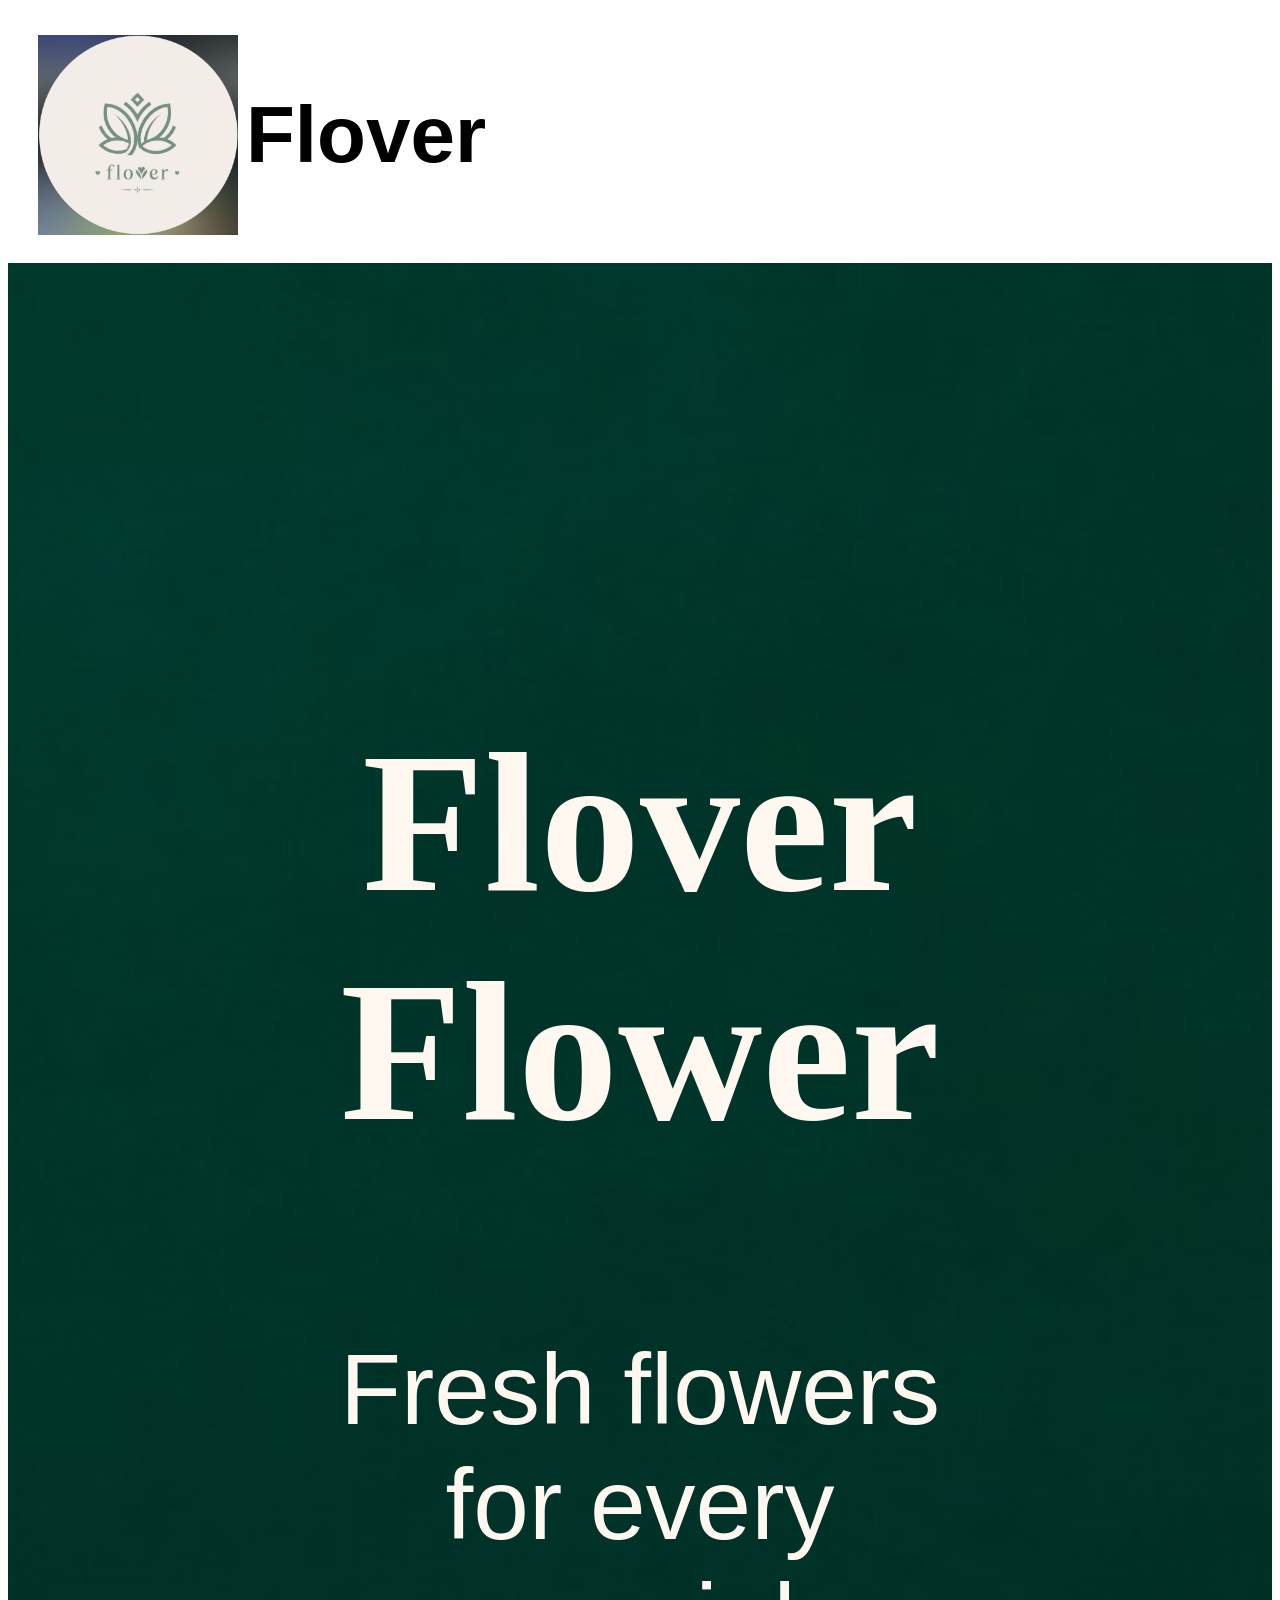
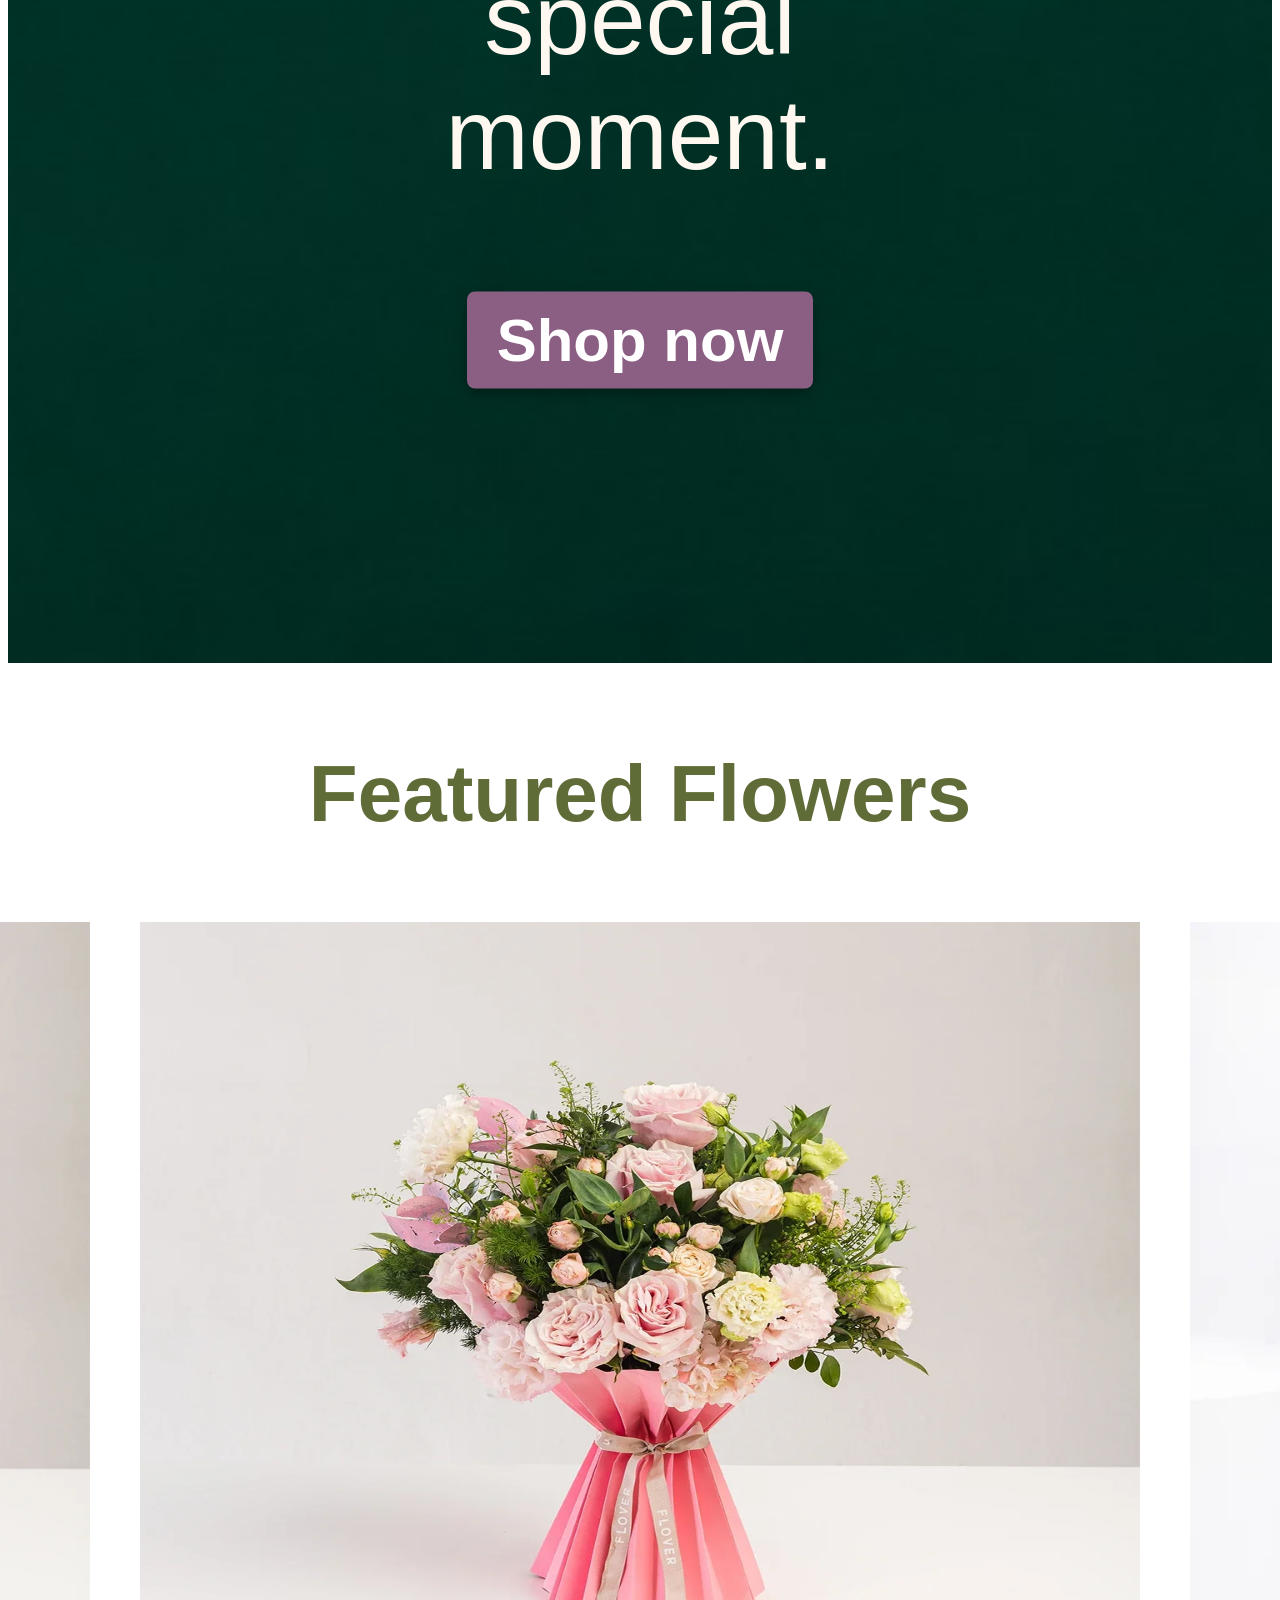
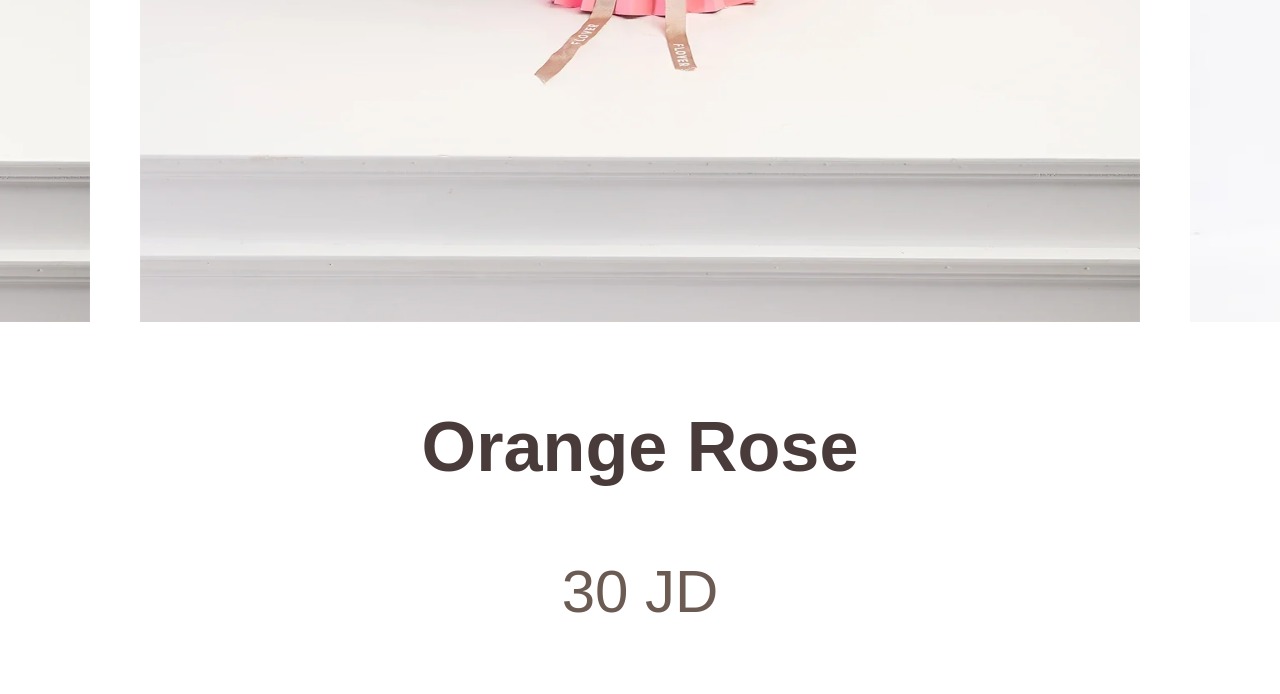
==== pages/website/index.html @ cb89802a "Update Flover home page" ====
<!DOCTYPE html> 
<html>
<head>
    <title>Flover flower</title>
    <link rel="stylesheet" href="../../css/website/style.css">
</head>


<body>
    <!--create a nav shortcut to navigation swap btween pages 
   then create a div " privecy box " to name store because when we need to control in css direct add name is div-->
    <nav>
        <div class="logo">
             <img src="../../images/WhatsApp Image 2026-08-14 at 15.22.26.jpeg" alt="Flover logo">
            <h1>Flover</h1>
        </div>
<!--add a class inside the unorderd list nav because when we need to control in css just write name the class--> 
    <ul class="nav-links">
        <li> <a href="index.html">Home</a> </li>
        <li><a href="product-details.html">Product</a></li>
        <li><a href="about.html">About</a></li>
        <li><a href="contact.html">Contact</a></li>
        <li><a href="checkout.html">checkout</a></li>
        <li><a href="cart.html">cart</a></li>
        <li><a href="confirmation.html">confirmation</a></li>
        
    </ul>
    </nav>
<!--  قسمنا الصفحة الى سيكشن ومجموعات  مشان نتحكم بالعناصر كل اشي لحال --> 
     <section class ="hero">
                
    
                <div class="hero-image">
                    <img src="../../images/WhatsApp Image 2026-08-14 at 23.56.38.jpeg" alt="Flowers">
                    <div class ="hero-content">
                 <h1>Flover Flower </h1>
                 <p>Fresh flowers for every special moment.</p>
                
                <a href="product-details.html">Shop now</a>

                </div>

                </div>

     </section>

     <section class="featured-Flower"> 
        <h2>Featured Flowers</h2> 
<div class="Group-Flower">
        <div class="flower-card">
            <img src="../../images/BlushCrushBouquet.gpg.webp" alt="Rose">
            <h3>Green Rose</h3>
            <p> 10 JD</p>
        </div>

         <div class="flower-card">
         <img src="../../images/flover-product-mazzo-di-fiori-ethereal-1.GPG.webp" alt="Rose">
          <h3>Lily</h3>
          <P>25  JD</P>
         </div>

         <div class="flower-card">
          <img src="../../images/flover-product-lovely-c-sugar-bloom-1.webp" alt="Rose">
           <h3>Orange Rose</h3>
           <P> 30 JD</P>
         </div>

         <div class="flower-card">
          <img src="../../images/bouquet-of-white-roses_1.webp" alt="Rose">
           <h3>Tulip</h3>
           <P> 35 JD</P>
         </div>
 

         <div class="flower-card">
          <img src="../../images/bq2547_1200.jpg" alt="Rose">
           <h3>Daisy</h3>
           <P>  40 JD</P>
         </div>


</div>
     </section>

</body>

</html>
---- css/website/style.css ----
.Group-Flower {
    display: flex;
    gap :50px;
    justify-content:center;
}

.flower-card img {
    width: 1000px;
    height: 1000px;
}

.featured-Flower h2 {
    text-align: center;
    padding: 15px 30px;
     font-size: 80px;
     color: #606C38;
}


 .nav-links {
    display: flex;
    gap: 100px;
    margin-left: 350px;
    
 }
 nav {
    display: flex;
    align-items:center;
    padding: 15px 30px;
    gap: 1000px;
 }

 .logo {
    display: flex;
    align-items: center;
    gap: 8px;
}

.logo  img{
   width: 200px;
    height: 200px;
    object-fit: contain;
    
}
  

.hero-image {
    position: relative;
    
}

.hero-content {
    position: absolute;
    left: 50%;
   top: 50%;
transform: translate(-50%, -50%);
text-align: center;
}

.hero-image img {
    width: 100%;
    height: 2000px;
     object-fit: cover;
    animation: flowerZoom 2s ease;
}

.nav-links a {
    font-size: 80px;
    text-decoration: none;
     font-weight: bold;
     cursor: pointer;

}

.logo h1{
     font-size: 80px;
}
.hero h1{
     font-size: 200px;
     text-align: center;
     font-family: Georgia;
     color: #FFF8F0;
}

.hero p{
     font-size: 100px;
     text-align: center;
     color: #FFF8F0;
}
.hero-content a{
     font-size: 150px;
    
}

.hero-content a {
    display: inline-block;
    padding: 14px 30px;
    background-color: #8B5E83;
    color: white;
    text-decoration: none;
    border-radius: 8px;
    font-size: 60px;
    font-weight: bold;
    box-shadow: 0 5px 12px rgba(0, 0, 0, 0.3);
    cursor: pointer;
}
body {
    font-family: Arial;
}

.featured-Flower {
     text-align: center;
     font-size: 60px;
} 

.featured-Flower image {
     text-align: center;
    

}
 .flower-card h3 {
    color: #4A3B3B;
}

.flower-card p {
    color: #6B5B53;
}
.nav-links a:hover {
    color: #606C38;
}
.flower-card {
    text-align: center;
    transition: 0.3s;
}


.flower-card:hover {
    transform: scale(1.05);
}

@keyframes flowerZoom {
    from {
        transform: scale(1.05);
    }

    to {
        transform: scale(1);
    }
}

.hero-content a:hover {
    transform: translateY(-3px);
}
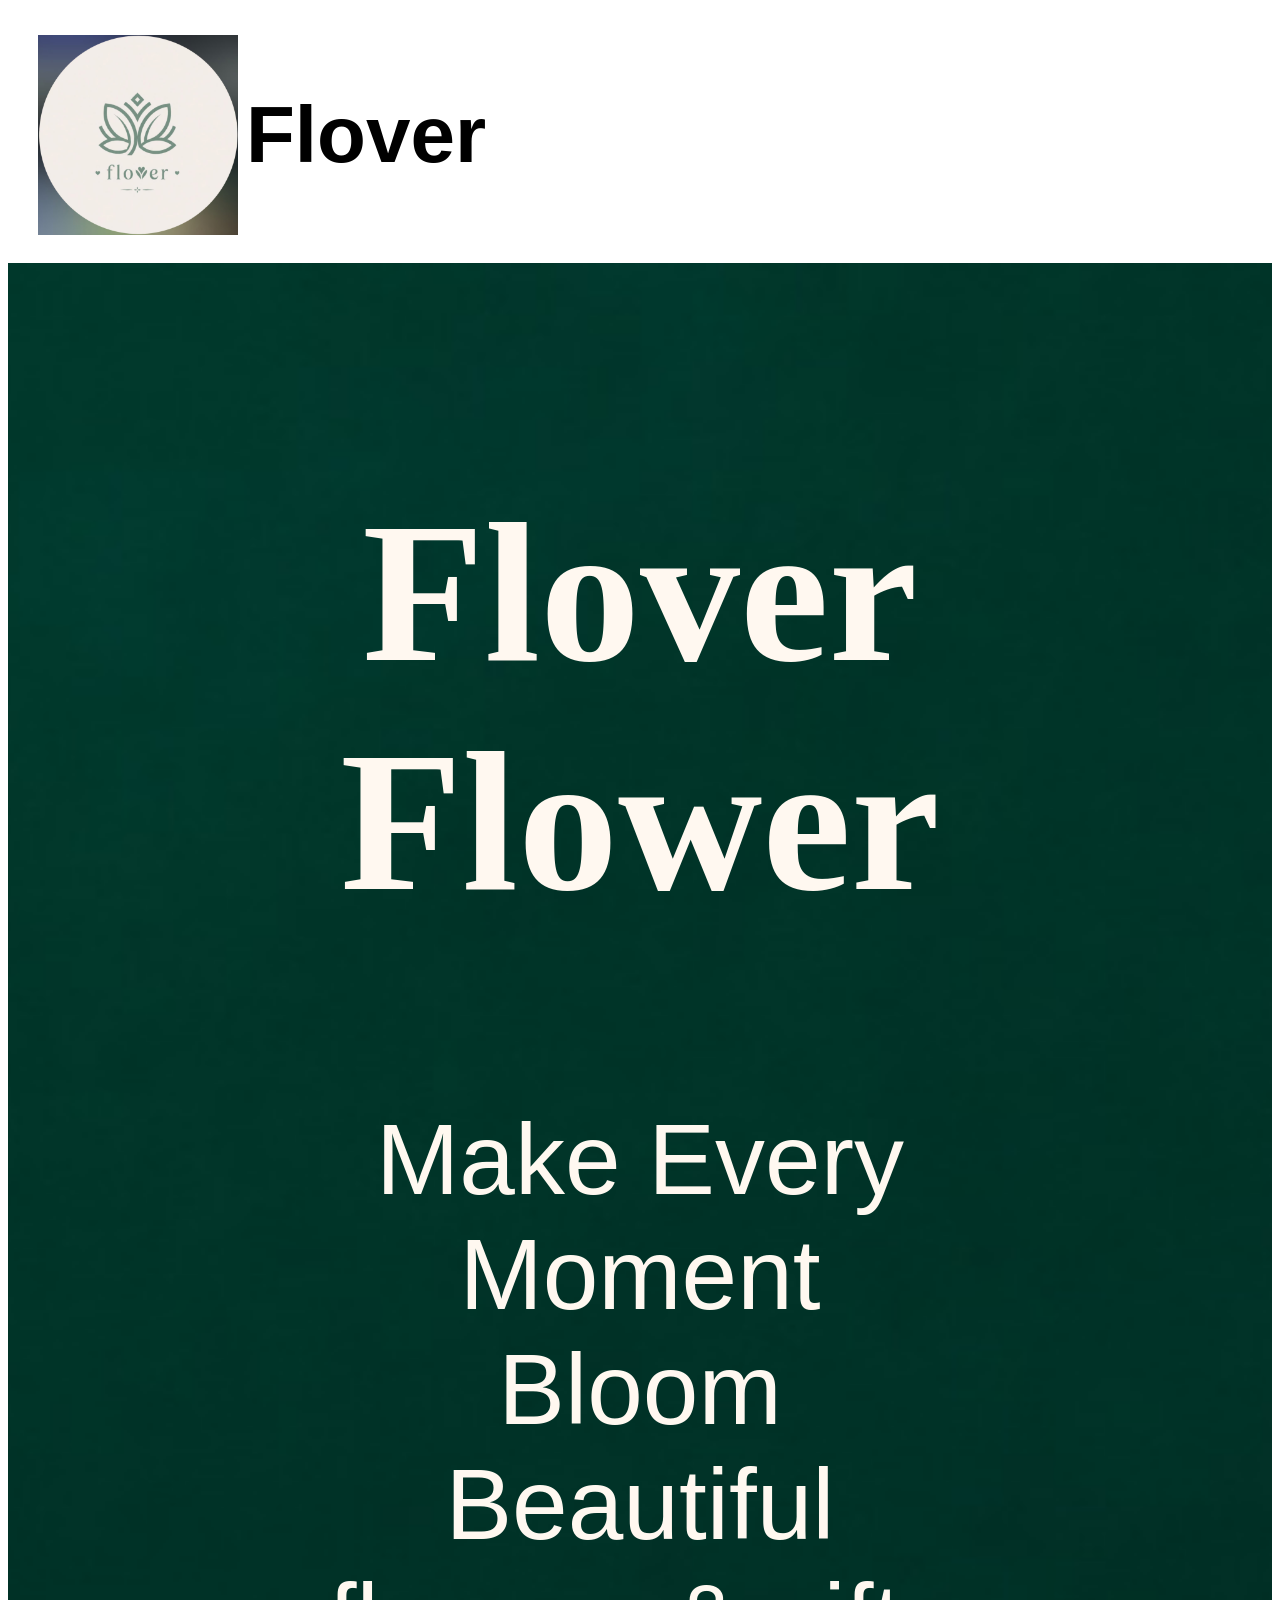
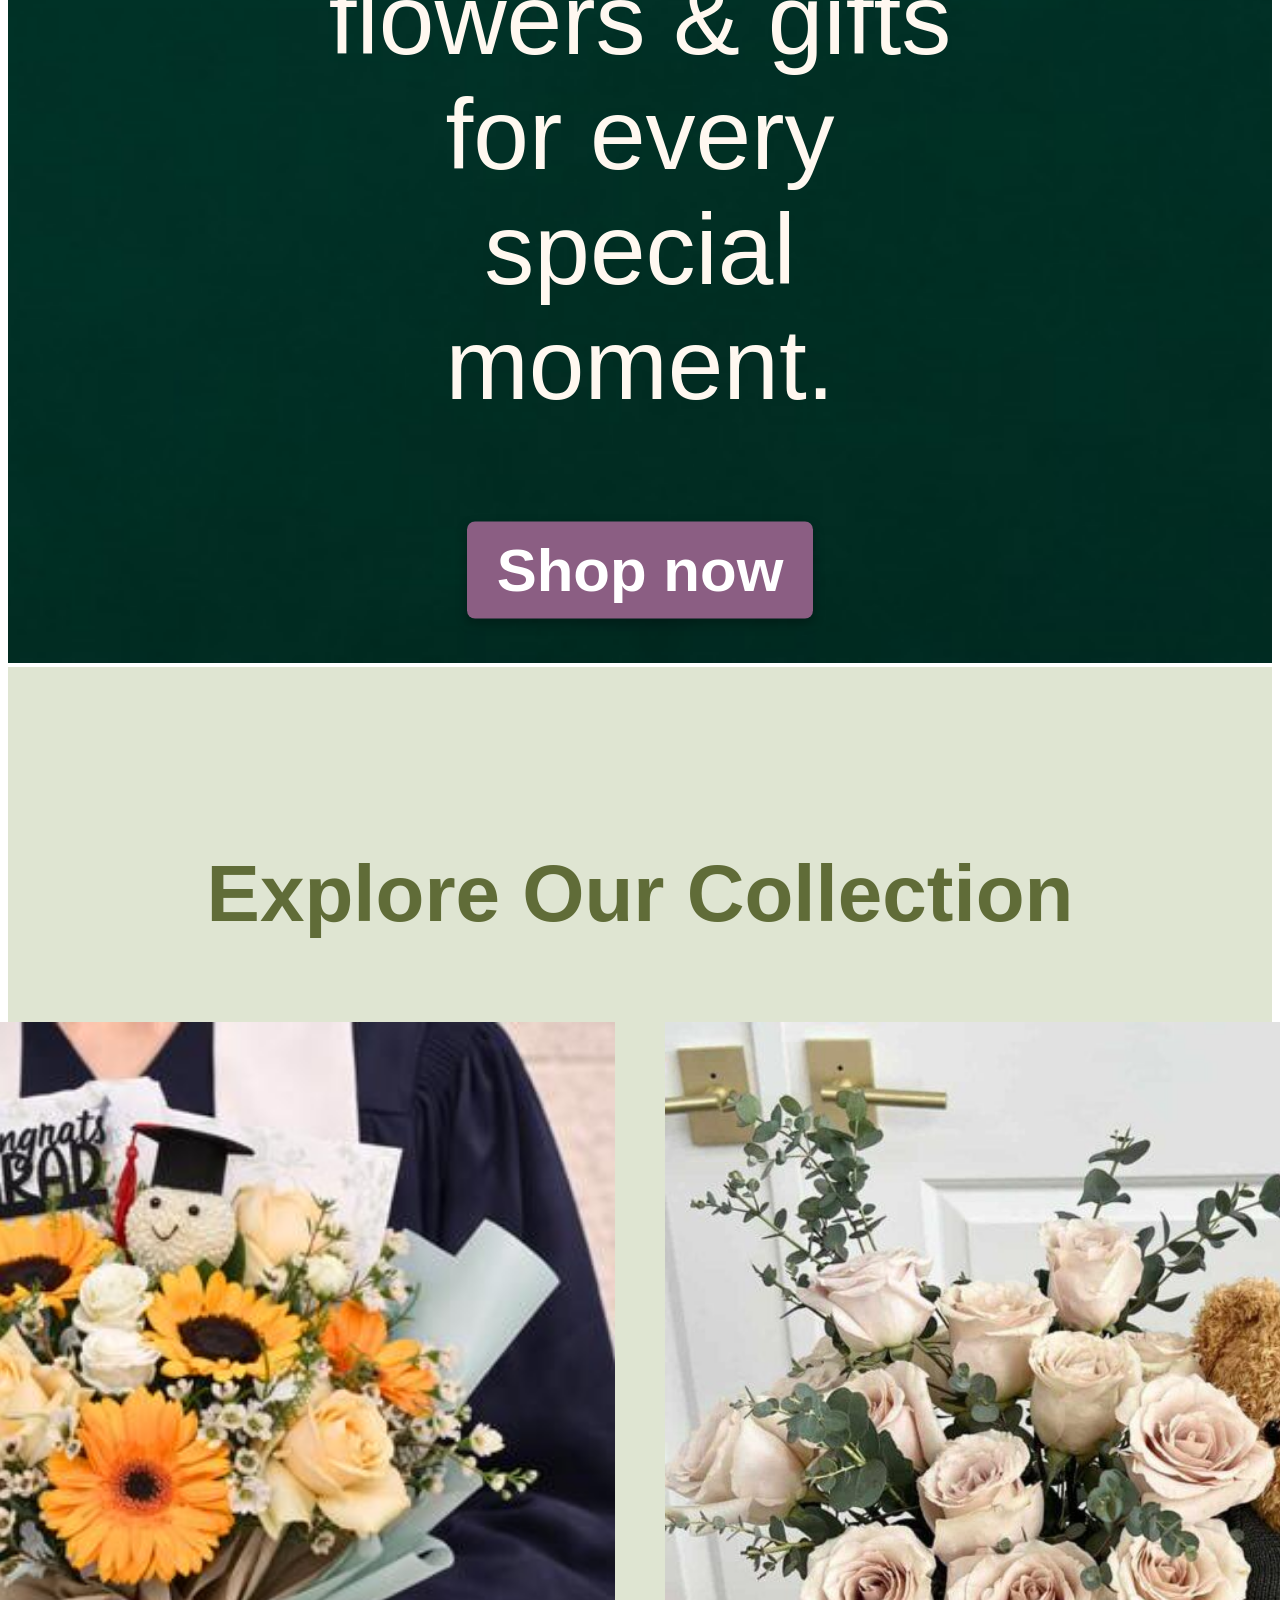
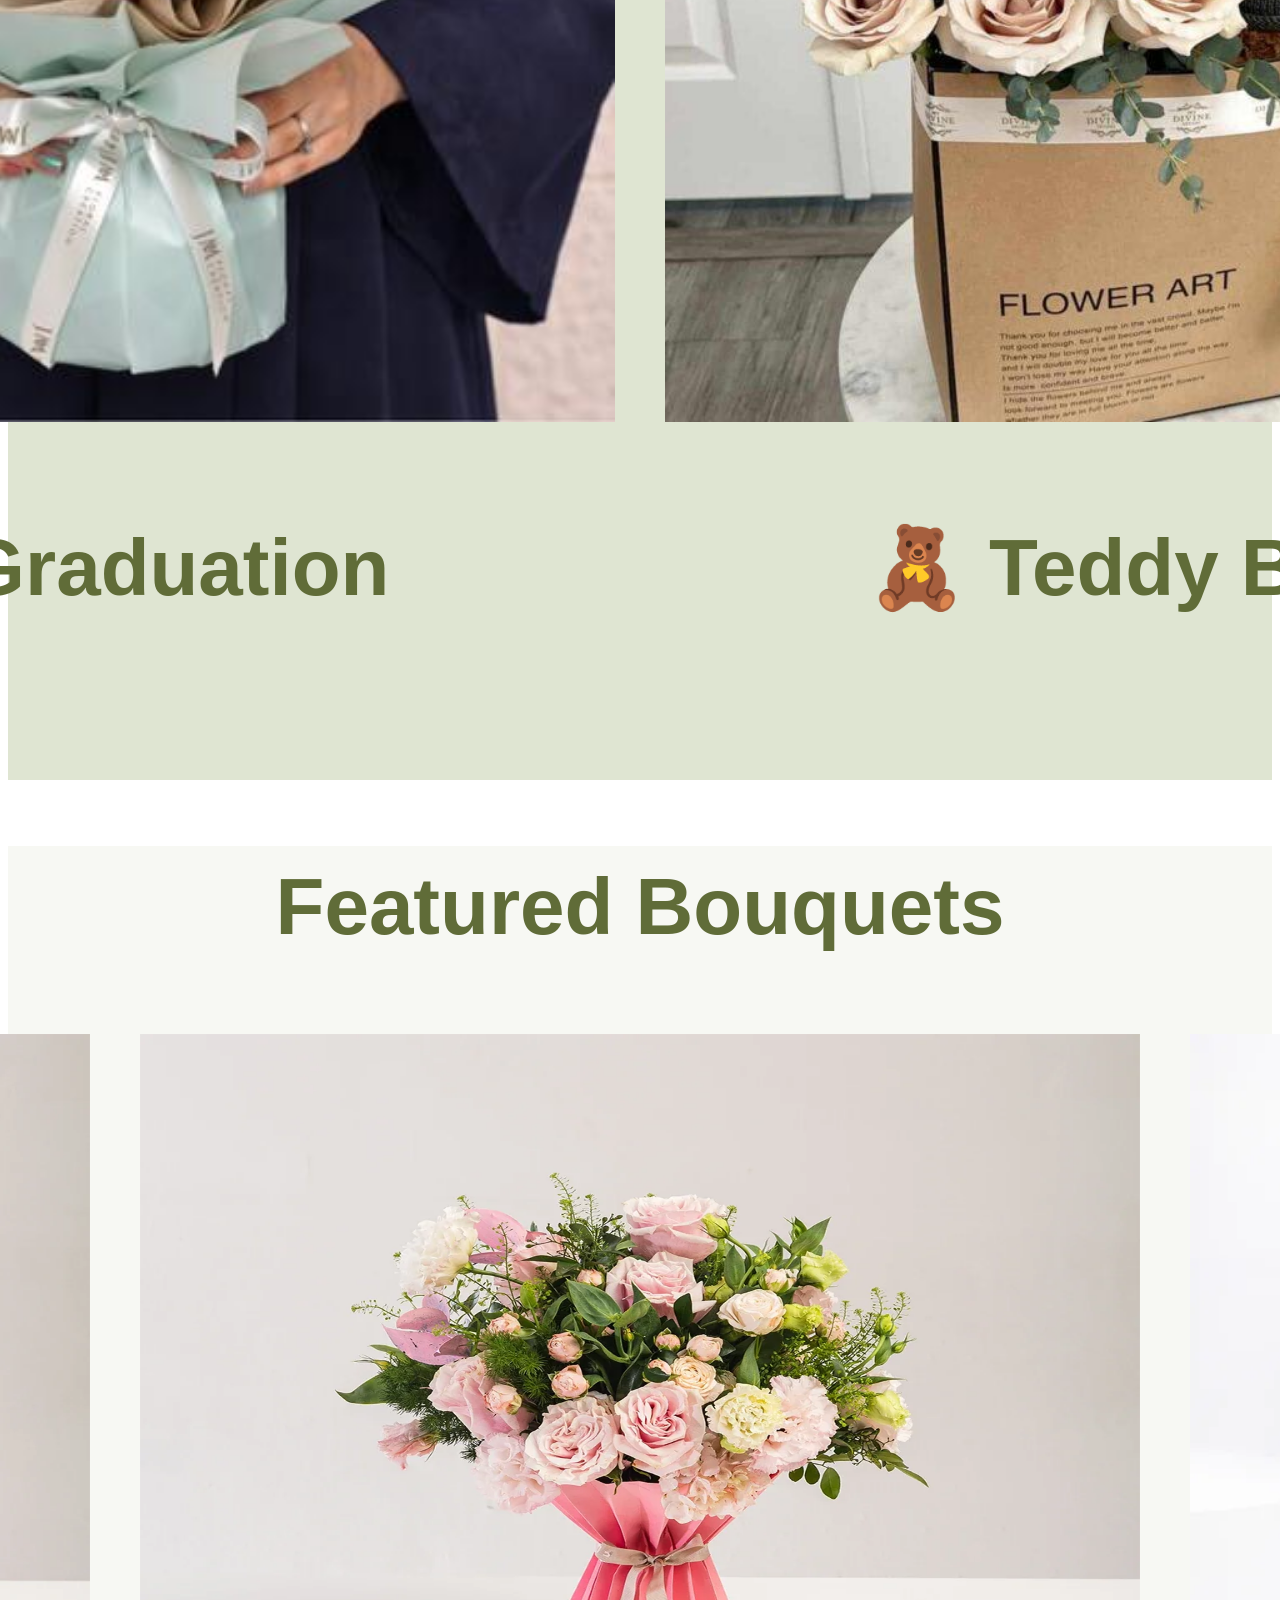
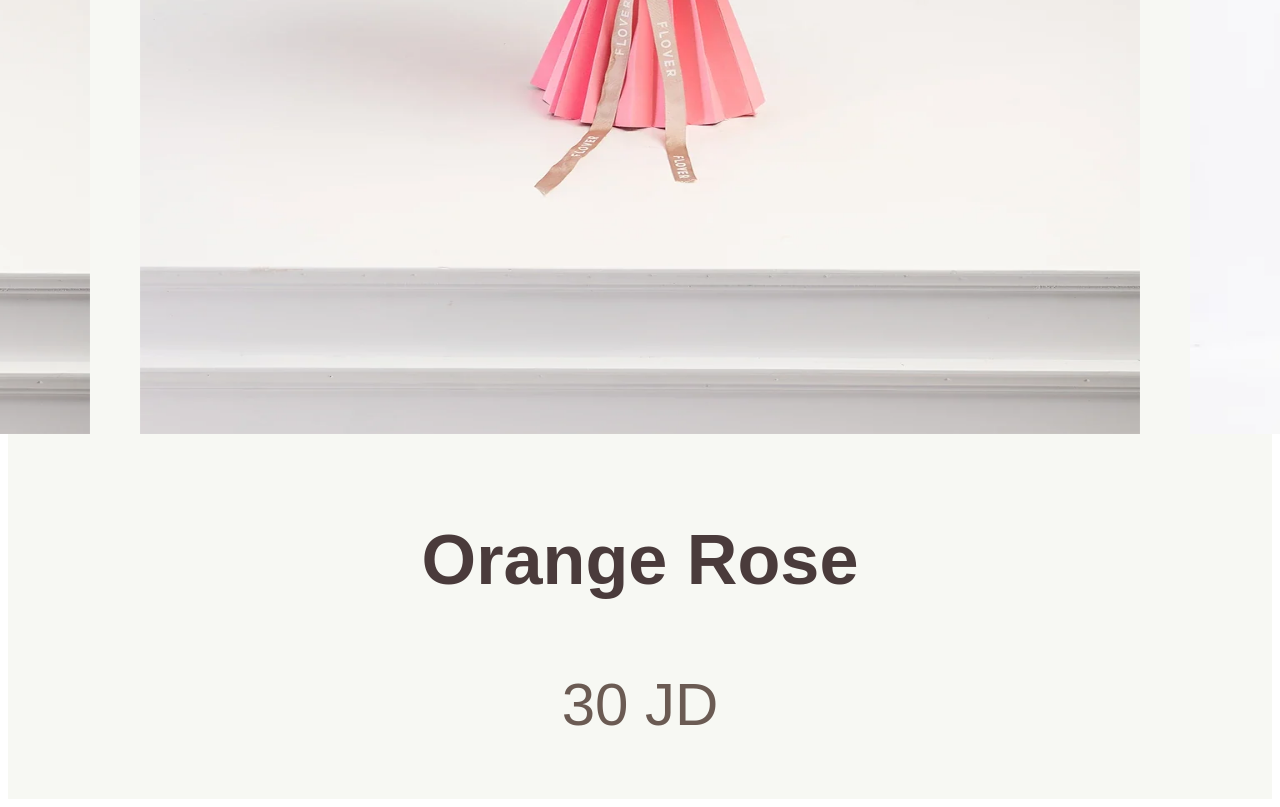
==== commit c1fc71e3: "update" ====
--- a/pages/website/index.html
+++ b/pages/website/index.html
@@ -34,7 +34,8 @@
                     <img src="../../images/WhatsApp Image 2026-08-14 at 23.56.38.jpeg" alt="Flowers">
                     <div class ="hero-content">
                  <h1>Flover Flower </h1>
-                 <p>Fresh flowers for every special moment.</p>
+                 <p>Make Every Moment Bloom 
+Beautiful flowers & gifts for every special moment.</p>
                 
                 <a href="product-details.html">Shop now</a>
 
@@ -42,11 +43,46 @@
 
                 </div>
 
+    <section class="categories">
+     <h2>Explore Our Collection</h2>
+
+    <div class="category-group">
+
+       
+
+
+        <div class="Category">
+            <img src="../../images/باقة بيضا.jpg" alt="Bouquets">
+            <h3>💐 Bouquets</h3>
+        </div>
+
+        <div class="Category">
+            <img src="../../images/تخرج.jpg" alt="Graduation">
+            <h3>🎓 Graduation</h3>
+        </div>
+
+        <div class="Category">
+            <img src="../../images/دب ززرد.jpg" alt="Teddy Bears">
+            <h3>🧸 Teddy Bears</h3>
+        </div>
+
+        <div class="Category">
+            <img src="../../images/ميلادg.jpg" alt="Gift Boxes">
+            <h3>🎁 Gift Boxes</h3>
+        </div>
+
+    </div>
+</section>
+
      </section>
 
      <section class="featured-Flower"> 
-        <h2>Featured Flowers</h2> 
+        <h2>Featured Bouquets</h2> 
+
+
 <div class="Group-Flower">
+
+
         <div class="flower-card">
             <img src="../../images/BlushCrushBouquet.gpg.webp" alt="Rose">
             <h3>Green Rose</h3>
--- a/css/website/style.css
+++ b/css/website/style.css
@@ -106,11 +106,13 @@
 }
 body {
     font-family: Arial;
+    
 }
 
 .featured-Flower {
      text-align: center;
      font-size: 60px;
+     background-color: #f7f8f3;
 } 
 
 .featured-Flower image {
@@ -150,4 +152,58 @@
 
 .hero-content a:hover {
     transform: translateY(-3px);
-}+}
+
+.category-group {
+   display: flex;
+    gap :50px;
+    justify-content:center;
+
+}
+
+.category-group img {
+   width: 1000px;
+    height: 1000px;
+    object-fit: cover;
+    gap: 100px;
+    
+}
+.Category {
+    text-align: center;
+    transition: 0.3s;
+}
+
+.Category h3 {
+    text-align: center;
+    padding: 15px 30px;
+     font-size: 80px;
+     color: #606C38;
+}
+
+.Category:hover {
+    transform: scale(1.05);
+}
+
+@keyframes flowerZoom {
+    from {
+        transform: scale(1.05);
+    }
+
+    to {
+        transform: scale(1);
+    }
+}
+.categories h2{
+   text-align: center;
+    padding: 15px 30px;
+     font-size: 80px;
+     color: #606C38;
+}
+
+
+.categories{
+    padding: 100px;
+    background-color: #dfe5d2;
+    padding-bottom: 70px;
+}
+
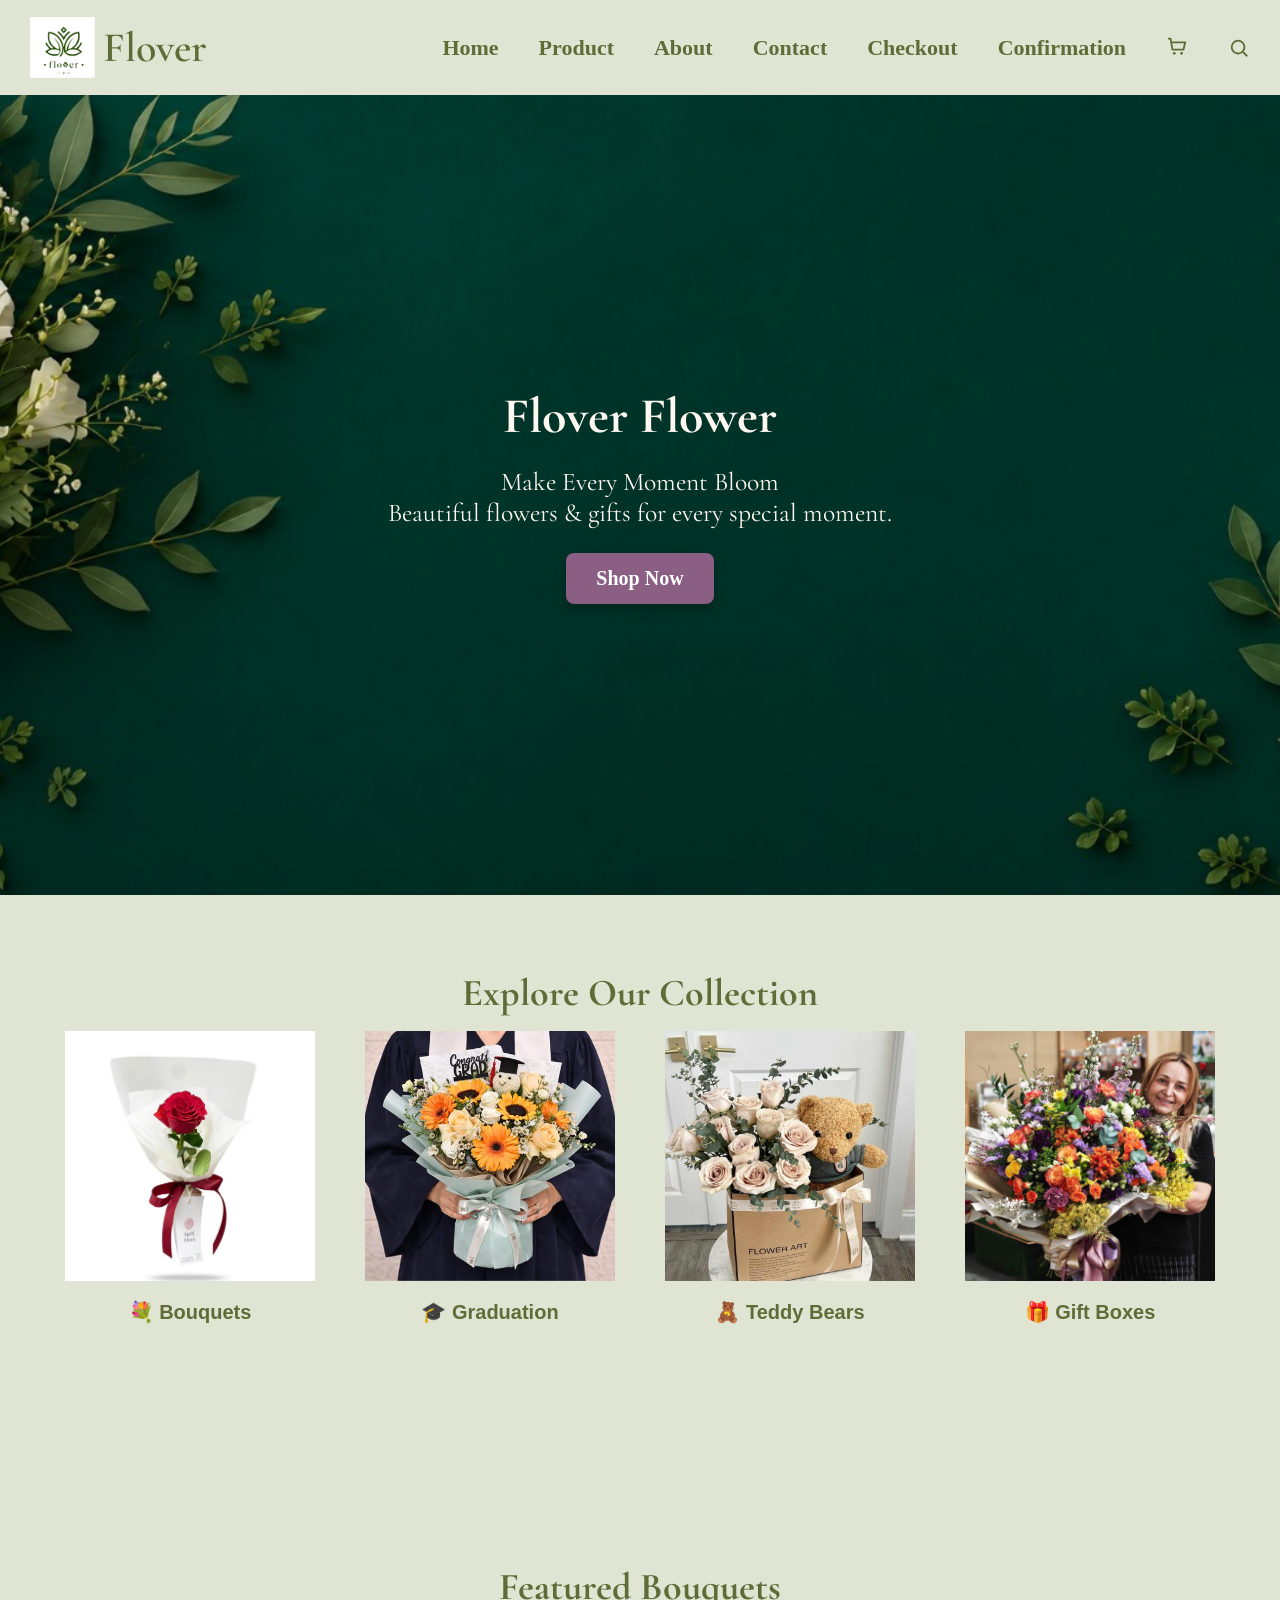
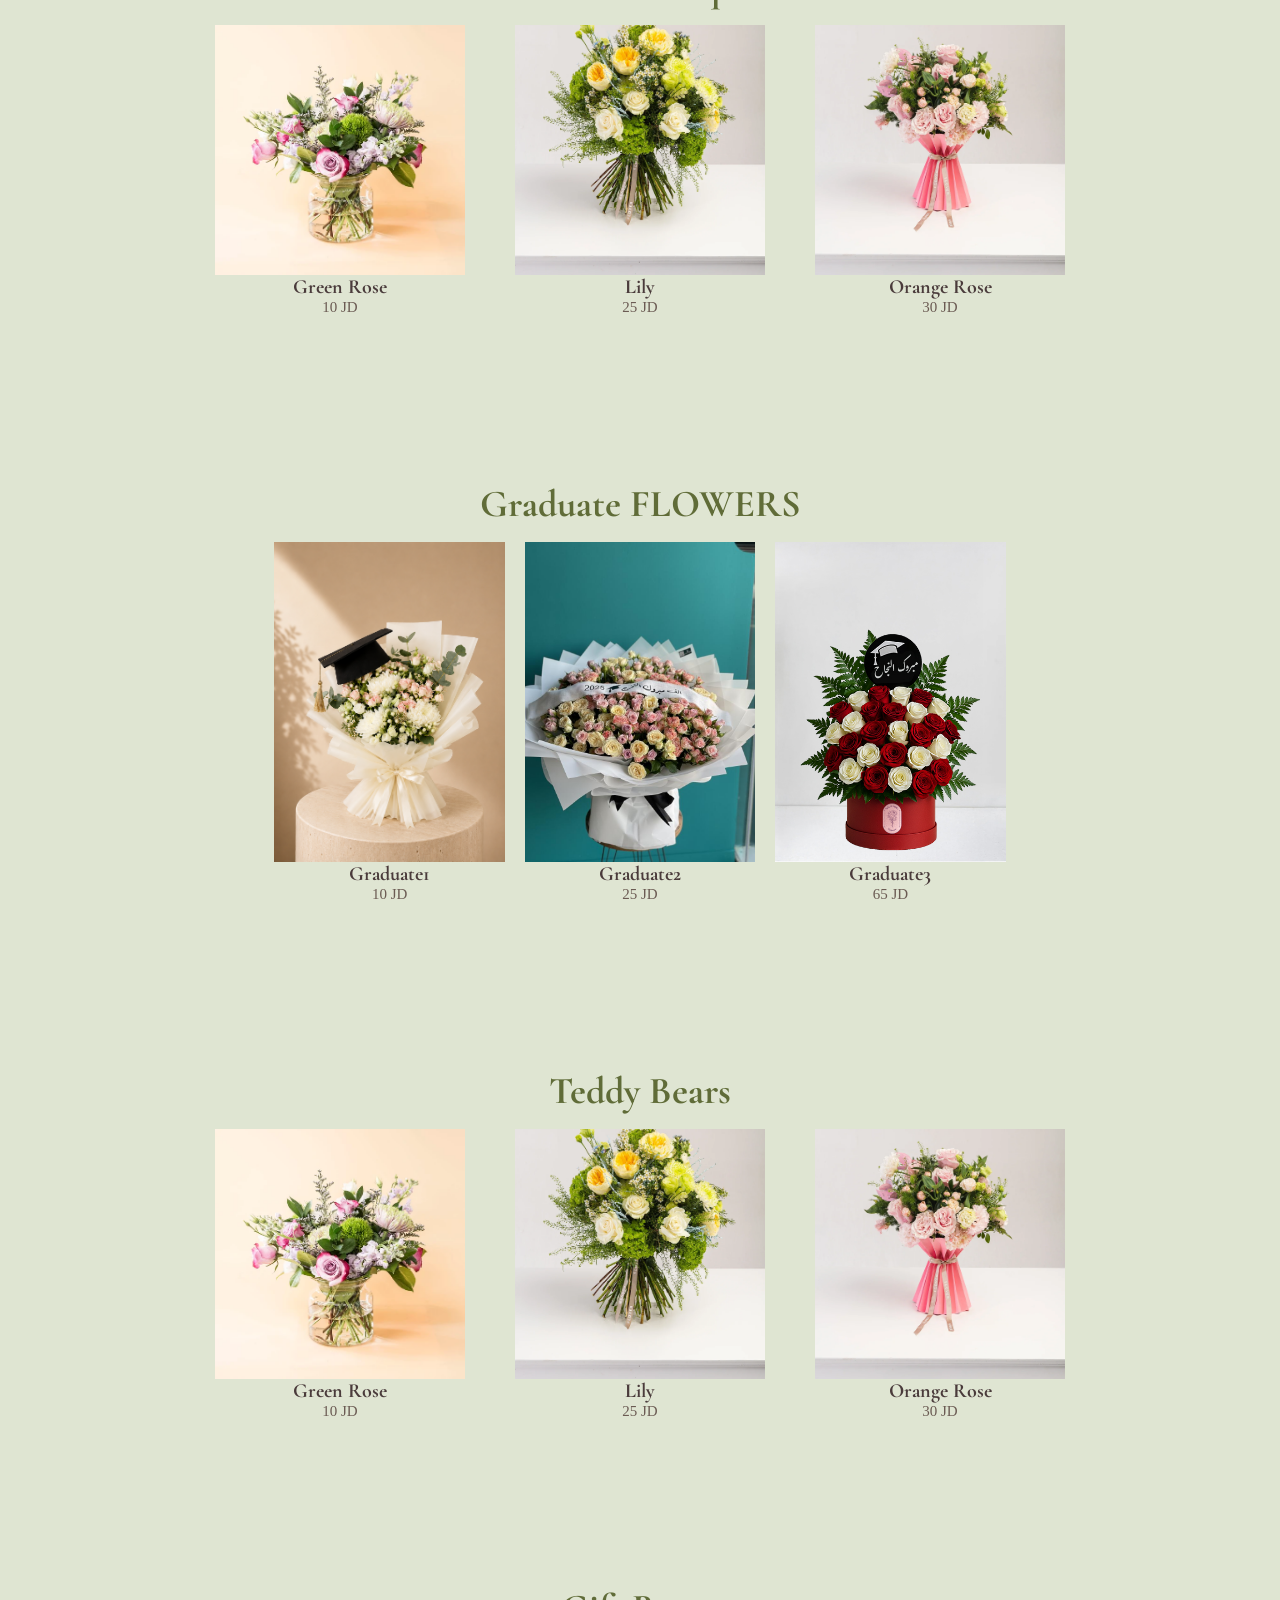
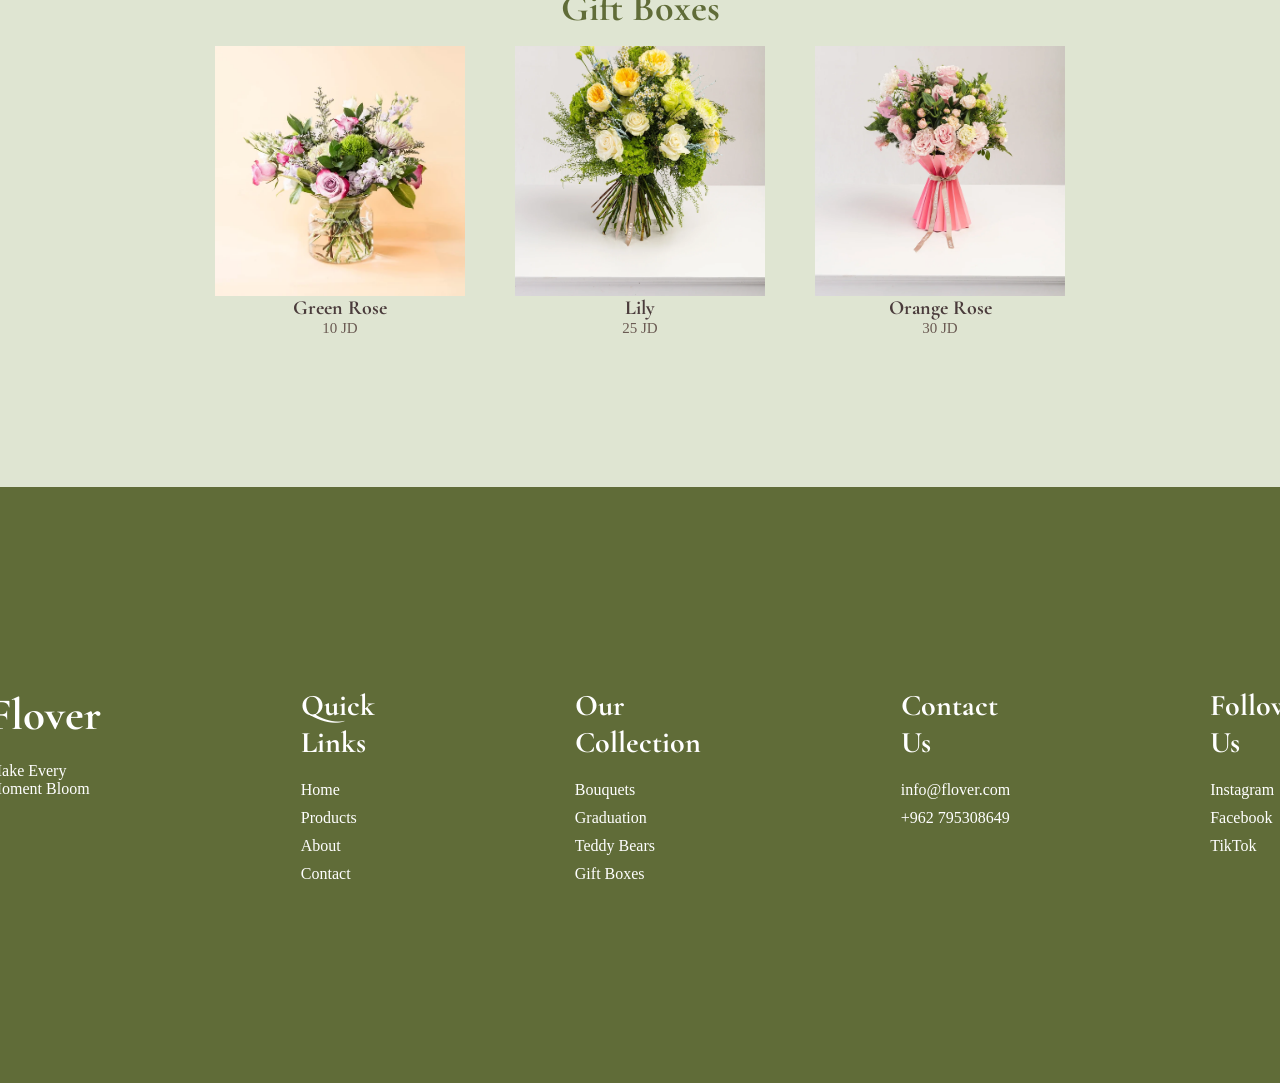
==== commit 5d1400f2: "Update cart and home page" ====
--- a/pages/website/index.html
+++ b/pages/website/index.html
@@ -1,123 +1,507 @@
-<!DOCTYPE html> 
-<html>
+<!DOCTYPE html>
+
+<html lang="en">
+
 <head>
-    <title>Flover flower</title>
+
+    <meta charset="UTF-8">
+
+    <meta name="viewport" content="width=device-width, initial-scale=1.0">
+
+    <title>Flover Flower</title>
+
     <link rel="stylesheet" href="../../css/website/style.css">
+
+ <link rel="preconnect" href="https://fonts.googleapis.com">
+<link rel="preconnect" href="https://fonts.gstatic.com" crossorigin>
+<link href="https://fonts.googleapis.com/css2?family=Cormorant+Garamond:wght@500;600;700&display=swap" rel="stylesheet">
+
 </head>
 
 
 <body>
-    <!--create a nav shortcut to navigation swap btween pages 
-   then create a div " privecy box " to name store because when we need to control in css direct add name is div-->
+
+    <!-- =========================
+         NAVIGATION
+    ========================== -->
+
     <nav>
+
+        <!-- Logo and Store Name -->
         <div class="logo">
-             <img src="../../images/WhatsApp Image 2026-08-14 at 15.22.26.jpeg" alt="Flover logo">
+
+            <img src="../../images/logo.png" alt="Flover logo">
+
             <h1>Flover</h1>
-        </div>
-<!--add a class inside the unorderd list nav because when we need to control in css just write name the class--> 
-    <ul class="nav-links">
-        <li> <a href="index.html">Home</a> </li>
-        <li><a href="product-details.html">Product</a></li>
-        <li><a href="about.html">About</a></li>
-        <li><a href="contact.html">Contact</a></li>
-        <li><a href="checkout.html">checkout</a></li>
-        <li><a href="cart.html">cart</a></li>
-        <li><a href="confirmation.html">confirmation</a></li>
-        
-    </ul>
+
+        </div>
+
+
+        <!-- Menu Button for Mobile -->
+        <button class="menu-toggle"  id="menuToggle">☰</button>
+
+
+        <!-- Navigation Links -->
+        <ul class="nav-links" id="navLinks">
+
+            <li>
+                <a href="index.html">Home</a>
+            </li>
+
+            <li>
+                <a href="product.html">Product</a>
+            </li>
+
+            <li>
+                <a href="about.html">About</a>
+            </li>
+
+            <li>
+                <a href="contact.html">Contact</a>
+            </li>
+
+            <li>
+                <a href="checkout.html">Checkout</a>
+            </li>
+
+             <li>
+                <a href="confirmation.html">Confirmation</a>
+            </li>
+
+           <li>
+    <a href="cart.html" class="cart-button" aria-label="Shopping Cart">
+        <svg width="22" height="22" viewBox="0 0 24 24" fill="none">
+            <path d="M3 4H5L7 16H19L21 8H6"
+                  stroke="currentColor"
+                  stroke-width="2"
+                  stroke-linecap="round"
+                  stroke-linejoin="round"/>
+            <circle cx="9" cy="20" r="1.5" fill="currentColor"/>
+            <circle cx="17" cy="20" r="1.5" fill="currentColor"/>
+        </svg>
+    </a>
+</li>
+
+            <!--search--> 
+       <button class="search-button" id="searchButton" aria-label="Search">
+    <svg width="22" height="22" viewBox="0 0 24 24" fill="none">
+        <circle cx="11" cy="11" r="7" stroke="currentColor" stroke-width="2"/>
+        <line x1="16.5" y1="16.5" x2="21" y2="21" stroke="currentColor" stroke-width="2"/>
+    </svg>
+</button>
+
+
+        </ul>
+
+       
     </nav>
-<!--  قسمنا الصفحة الى سيكشن ومجموعات  مشان نتحكم بالعناصر كل اشي لحال --> 
-     <section class ="hero">
-                
-    
-                <div class="hero-image">
-                    <img src="../../images/WhatsApp Image 2026-08-14 at 23.56.38.jpeg" alt="Flowers">
-                    <div class ="hero-content">
-                 <h1>Flover Flower </h1>
-                 <p>Make Every Moment Bloom 
-Beautiful flowers & gifts for every special moment.</p>
-                
-                <a href="product-details.html">Shop now</a>
-
-                </div>
-
-                </div>
+
+
+    <!-- =========================
+         HERO SECTION
+    ========================== -->
+
+    <section class="hero">
+
+        <div class="hero-image">
+
+            <img
+                src="../../images/WhatsApp Image 2026-08-14 at 23.56.38.jpeg"
+                alt="Flowers"
+            >
+
+            <div class="hero-content">
+
+                <h1>Flover Flower</h1>
+
+                <p>
+                    Make Every Moment Bloom
+                    <br>
+                    Beautiful flowers & gifts for every special moment.
+                </p>
+
+                <a href="product.html">Shop Now</a>
+
+            </div>
+
+        </div>
+
+    </section>
+
+
+    <!-- =========================
+         CATEGORIES
+    ========================== -->
 
     <section class="categories">
-     <h2>Explore Our Collection</h2>
-
-    <div class="category-group">
-
-       
-
-
-        <div class="Category">
-            <img src="../../images/باقة بيضا.jpg" alt="Bouquets">
-            <h3>💐 Bouquets</h3>
-        </div>
-
-        <div class="Category">
-            <img src="../../images/تخرج.jpg" alt="Graduation">
-            <h3>🎓 Graduation</h3>
-        </div>
-
-        <div class="Category">
-            <img src="../../images/دب ززرد.jpg" alt="Teddy Bears">
-            <h3>🧸 Teddy Bears</h3>
-        </div>
-
-        <div class="Category">
-            <img src="../../images/ميلادg.jpg" alt="Gift Boxes">
-            <h3>🎁 Gift Boxes</h3>
-        </div>
+
+        <h2>Explore Our Collection</h2>
+
+        <div class="category-group">
+
+
+            <div class="category">
+
+                <img
+                    src="../../images/باقة بيضا.jpg"
+                    alt="Bouquets"
+                >
+
+                <h3>💐 Bouquets</h3>
+
+            </div>
+
+
+            <div class="category">
+
+                <img
+                    src="../../images/تخرج.jpg"
+                    alt="Graduation"
+                >
+
+                <h3>🎓 Graduation</h3>
+
+            </div>
+
+
+            <div class="category">
+
+                <img
+                    src="../../images/دب ززرد.jpg"
+                    alt="Teddy Bears"
+                >
+
+                <h3>🧸 Teddy Bears</h3>
+
+            </div>
+
+
+            <div class="category">
+
+                <img
+                    src="../../images/ميلادg.jpg"
+                    alt="Gift Boxes"
+                >
+
+                <h3>🎁 Gift Boxes</h3>
+
+            </div>
+
+
+        </div>
+
+    </section>
+
+
+    <!-- =========================
+         FEATURED FLOWERS
+    ========================== -->
+
+    <section class="featured-Flower">
+
+        <h2>Featured Bouquets</h2>
+
+
+        <div class="group-Flower">
+
+
+            <!-- Flower 1 -->
+            <div class="flower-card">
+
+                <img
+                    src="../../images/BlushCrushBouquet.gpg.webp"
+                    alt="Green Rose"
+                >
+
+                <h3>Green Rose</h3>
+
+                <p>10 JD</p>
+
+            </div>
+
+
+            <!-- Flower 2 -->
+            <div class="flower-card">
+
+                <img
+                    src="../../images/flover-product-mazzo-di-fiori-ethereal-1.GPG.webp"
+                    alt="Lily"
+                >
+
+                <h3>Lily</h3>
+
+                <p>25 JD</p>
+
+            </div>
+
+
+            <!-- Flower 3 -->
+            <div class="flower-card">
+
+                <img
+                    src="../../images/flover-product-lovely-c-sugar-bloom-1.webp"
+                    alt="Orange Rose"
+                >
+
+                <h3>Orange Rose</h3>
+
+                <p>30 JD</p>
+
+            </div>
+
+
+           
+
+            
+
+
+        </div>
+
+    </section>
+
+     <!-- =========================
+         Graduate FLOWERS
+    ========================== -->
+
+    <section class=" graduate-flowers">
+
+        <h2> Graduate FLOWERS</h2>
+
+
+        <div class="group-graduate">
+
+
+            <!-- Flower 1 -->
+            <div class="graduate-card">
+
+                <img
+                    src="../../images/بوكيه تخرج.png"
+                    alt="Graduate1"
+                >
+
+                <h3>Graduate1</h3>
+
+                <p>10 JD</p>
+
+            </div>
+
+
+            <!-- Flower 2 -->
+            <div class="graduate-card">
+
+                <img
+                    src="../../images/تخرج 2.jpg"
+                    alt="Lily"
+                >
+
+                <h3>Graduate2</h3>
+
+                <p>25 JD</p>
+
+            </div>
+
+
+            <!-- Flower 3 -->
+            <div class="graduate-card">
+
+                <img
+                    src="../../images/تخرج 5.jpg"
+                    alt="Orange Rose"
+                >
+
+                <h3>Graduate3</h3>
+
+                <p>65 JD</p>
+
+            </div>
+
+
+           
+
+
+        </div>
+
+    </section>
+
+     <!-- =========================
+         Teady FLOWERS
+    ========================== -->
+
+    <section class="teddy-Flower">
+
+        <h2>Teddy Bears</h2>
+
+
+        <div class="group-teddy">
+
+
+            <!-- teddy 1 -->
+            <div class="teddy-card">
+
+                <img
+                    src="../../images/BlushCrushBouquet.gpg.webp"
+                    alt="Green Rose"
+                >
+
+                <h3>Green Rose</h3>
+
+                <p>10 JD</p>
+
+            </div>
+
+
+            <!-- teddy  2 -->
+            <div class="teddy-card">
+
+                <img
+                    src="../../images/flover-product-mazzo-di-fiori-ethereal-1.GPG.webp"
+                    alt="Lily"
+                >
+
+                <h3>Lily</h3>
+
+                <p>25 JD</p>
+
+            </div>
+
+
+            <!--teddy  3 -->
+            <div class="teddy-card">
+
+                <img
+                    src="../../images/flover-product-lovely-c-sugar-bloom-1.webp"
+                    alt="Orange Rose"
+                >
+
+                <h3>Orange Rose</h3>
+
+                <p>30 JD</p>
+
+            </div>
+
+
+           
+
+
+        </div>
+
+    </section>
+
+<!--==================
+Gift Boxes
+====================-->
+
+    <section class="gift-Flower">
+
+        <h2>Gift Boxes</h2>
+
+
+        <div class="group-gift">
+
+
+            <!-- gift 1 -->
+            <div class="gift-card">
+
+                <img
+                    src="../../images/BlushCrushBouquet.gpg.webp"
+                    alt="Green Rose"
+                >
+
+                <h3>Green Rose</h3>
+
+                <p>10 JD</p>
+
+            </div>
+
+
+            <!-- gift 2 -->
+            <div class="gift-card">
+
+                <img
+                    src="../../images/flover-product-mazzo-di-fiori-ethereal-1.GPG.webp"
+                    alt="Lily"
+                >
+
+                <h3>Lily</h3>
+
+                <p>25 JD</p>
+
+            </div>
+
+
+            <!-- gift 3 -->
+            <div class="gift-card">
+
+                <img
+                    src="../../images/flover-product-lovely-c-sugar-bloom-1.webp"
+                    alt="Orange Rose"
+                >
+
+                <h3>Orange Rose</h3>
+
+                <p>30 JD</p>
+
+            </div>
+
+
+           
+
+
+        </div>
+
+    </section>
+
+
+    <footer>
+        <!--footer brand -->
+        <div class="footer-brand">
+
+        <h2>Flover</h2>
+        <p>Make Every Moment Bloom</p>
 
     </div>
-</section>
-
-     </section>
-
-     <section class="featured-Flower"> 
-        <h2>Featured Bouquets</h2> 
-
-
-<div class="Group-Flower">
-
-
-        <div class="flower-card">
-            <img src="../../images/BlushCrushBouquet.gpg.webp" alt="Rose">
-            <h3>Green Rose</h3>
-            <p> 10 JD</p>
-        </div>
-
-         <div class="flower-card">
-         <img src="../../images/flover-product-mazzo-di-fiori-ethereal-1.GPG.webp" alt="Rose">
-          <h3>Lily</h3>
-          <P>25  JD</P>
-         </div>
-
-         <div class="flower-card">
-          <img src="../../images/flover-product-lovely-c-sugar-bloom-1.webp" alt="Rose">
-           <h3>Orange Rose</h3>
-           <P> 30 JD</P>
-         </div>
-
-         <div class="flower-card">
-          <img src="../../images/bouquet-of-white-roses_1.webp" alt="Rose">
-           <h3>Tulip</h3>
-           <P> 35 JD</P>
-         </div>
- 
-
-         <div class="flower-card">
-          <img src="../../images/bq2547_1200.jpg" alt="Rose">
-           <h3>Daisy</h3>
-           <P>  40 JD</P>
-         </div>
-
+ <!--footer lin;s-->
+    <div class="footer-links">
+
+    <h3>Quick Links</h3>
+
+    <a href="index.html">Home</a>
+    <a href="products.html">Products</a>
+    <a href="about.html">About</a>
+    <a href="contact.html">Contact</a>
 
 </div>
-     </section>
+ <!--footer category-->
+<div class="footer-links">
+    <h3>Our Collection</h3>
+
+    <a href="products.html">Bouquets</a>
+    <a href="products.html">Graduation</a>
+    <a href="products.html">Teddy Bears</a>
+    <a href="products.html">Gift Boxes</a>
+</div>
+ <!--footer contact-->
+
+<div class="footer-contact">
+    <h3>Contact Us</h3>
+    <p>info@flover.com</p>
+    <p>+962 795308649</p>
+</div>
+ <!--footer social-->
+<div class="footer-social">
+    <h3>Follow Us</h3>
+    <a href="flover@">Instagram</a>
+     <a href="#">Facebook</a>
+     <a href="#">TikTok</a>
+</div>
+    </footer>
+
+
+
+
+    <script src="../../js/website/main.js"></script>
+
 
 </body>
 
-</html>+</html>
--- a/css/website/style.css
+++ b/css/website/style.css
@@ -1,95 +1,195 @@
-.Group-Flower {
-    display: flex;
-    gap :50px;
-    justify-content:center;
+
+
+
+* {
+    margin: 0;
+    padding: 0;
+    box-sizing: border-box;
+}
+
+html,
+body {
+    margin: 0;
+    padding: 0;
+    background-color: #dfe5d2;
+}
+/* =========================
+   FLOWER GROUP
+========================= */
+
+.group-Flower {
+    display: flex;
+    gap: 50px;
+    justify-content: center;
 }
 
 .flower-card img {
-    width: 1000px;
-    height: 1000px;
-}
-
-.featured-Flower h2 {
-    text-align: center;
+    width: 250px;
+    height: 250px;
+    object-fit: cover;
+}
+
+/* =========================
+   Graduate GROUP
+========================= */
+
+.group-graduate{
+    display: flex;
+    gap: 20px;
+    justify-content: center;
+}
+
+.graduate-card img {
+    width: 18vw;
+    height: 320px;
+    object-fit: cover;
+}
+/* =========================
+   Teddy GROUP
+========================= */
+
+.group-teddy {
+    display: flex;
+    gap: 50px;
+    justify-content: center;
+}
+
+.teddy-card img {
+      width: 250px;
+    height: 250px;
+    object-fit: cover;
+
+}
+
+/* =========================
+   Gift GROUP
+========================= */
+
+.group-gift {
+    display: flex;
+    gap: 50px;
+    justify-content: center;
+}
+
+.gift-card img {
+       width: 250px;
+    height: 250px;
+    object-fit: cover;
+
+}
+
+
+/* =========================
+   NAVIGATION
+========================= */
+
+nav {
+    font-family: 'Lora', serif;
+    display: flex;
+    align-items: center;
+    justify-content: space-between;
     padding: 15px 30px;
-     font-size: 80px;
-     color: #606C38;
-}
-
-
- .nav-links {
-    display: flex;
-    gap: 100px;
-    margin-left: 350px;
-    
- }
- nav {
-    display: flex;
-    align-items:center;
-    padding: 15px 30px;
-    gap: 1000px;
- }
-
- .logo {
+}
+
+.logo {
     display: flex;
     align-items: center;
     gap: 8px;
 }
 
-.logo  img{
-   width: 200px;
-    height: 200px;
+.logo img {
+    width: 65px;
+    height: 65px;
     object-fit: contain;
-    
-}
-  
+    display: block;
+}
+
+.logo h1 {
+    font-family: 'Cormorant Garamond', serif;
+    font-size: 42px;
+    font-weight: 600;
+    color: #606C38;
+    margin: 0;
+}
+.nav-links {
+    display: flex;
+    gap: 40px;
+    list-style: none;
+    margin: 0;
+    padding: 0;
+}
+
+.nav-links a {
+    font-family: 'Lora', serif;
+    font-size: 22px;
+    font-weight: 600;
+    text-decoration: none;
+    cursor: pointer;
+    color: #606C38;
+}
+.nav-links a:hover {
+    color: #4A3B3B;
+}
+
+
+/* =========================
+   MENU BUTTON
+========================= */
+
+.menu-toggle {
+    display: none;
+    background: none;
+    border: none;
+    font-size: 100px;
+    color: #606C38;
+    cursor: pointer;
+    padding: 0;
+}
+
+
+/* =========================
+   HERO
+========================= */
 
 .hero-image {
     position: relative;
-    
-}
-
-.hero-content {
-    position: absolute;
-    left: 50%;
-   top: 50%;
-transform: translate(-50%, -50%);
-text-align: center;
+    width: 100%;
+    overflow: hidden;
 }
 
 .hero-image img {
     width: 100%;
-    height: 2000px;
-     object-fit: cover;
+    height: clamp(600px, 90vh, 800px);
+    object-fit: cover;
+    object-position: center;
+    display: block;
     animation: flowerZoom 2s ease;
 }
 
-.nav-links a {
-    font-size: 80px;
-    text-decoration: none;
-     font-weight: bold;
-     cursor: pointer;
-
-}
-
-.logo h1{
-     font-size: 80px;
-}
-.hero h1{
-     font-size: 200px;
-     text-align: center;
-     font-family: Georgia;
-     color: #FFF8F0;
-}
-
-.hero p{
-     font-size: 100px;
-     text-align: center;
-     color: #FFF8F0;
-}
-.hero-content a{
-     font-size: 150px;
-    
+.hero-content {
+    font-family: 'Lora', serif;
+    position: absolute;
+    top: 50%;
+    left: 50%;
+    transform: translate(-50%, -50%);
+    width: 90%;
+    text-align: center;
+}
+
+.hero-content h1 {
+    font-size: clamp(30px, 6vw, 50px);
+font-family: 'Cormorant Garamond', serif;
+    color: #FFF8F0;
+    margin: 0 0 20px;
+}
+
+.hero-content p {
+   
+    font-size: clamp(18px, 2vw, 29px);
+    color: #FFF8F0;
+    margin: 0 auto 25px;
+    max-width: 900px;
+     font-family: 'Cormorant Garamond', serif;
 }
 
 .hero-content a {
@@ -99,46 +199,308 @@
     color: white;
     text-decoration: none;
     border-radius: 8px;
-    font-size: 60px;
+    font-size: clamp(16px, 2vw, 20px);
     font-weight: bold;
     box-shadow: 0 5px 12px rgba(0, 0, 0, 0.3);
-    cursor: pointer;
-}
+}
+
+
+/* =========================
+   FEATURED FLOWERS
+========================= */
+
 body {
     font-family: Arial;
-    
 }
 
 .featured-Flower {
-     text-align: center;
-     font-size: 60px;
-     background-color: #f7f8f3;
-} 
-
-.featured-Flower image {
-     text-align: center;
-    
-
-}
- .flower-card h3 {
+    text-align: center;
+    font-size: 60px;
+    background-color: #dfe5d2;
+     margin-bottom: 150px;
+}
+
+.featured-Flower img {
+    display: block;
+    margin: auto;
+}
+
+.flower-card {
+    text-align: center;
+    transition: 0.3s;
+}
+
+.flower-card:hover {
+    transform: scale(1.05);
+}
+
+.flower-card h3 {
     color: #4A3B3B;
+     font-family: 'Cormorant Garamond', serif;
+     font-size: 20px;
 }
 
 .flower-card p {
     color: #6B5B53;
-}
-.nav-links a:hover {
-    color: #606C38;
-}
-.flower-card {
+     font-family: 'Lora', serif;
+      font-size: 15px;
+}
+
+.featured-Flower h2 {
+    text-align: center;
+    padding: 15px 30px;
+   font-size:  38px;
+   font-family: 'Cormorant Garamond', serif;
+    color: #606C38;
+}
+
+/*==================
+Graduate flowers
+====================*/
+.graduate-flowers {
+     text-align: center;
+    font-size: 60px;
+    background-color: #dfe5d2;
+     margin-bottom: 150px;
+}
+
+.group-graduate img {
+    
+    display: block;
+    margin: auto;
+}
+
+.graduate-card {
     text-align: center;
     transition: 0.3s;
 }
 
-
-.flower-card:hover {
+.graduate-card:hover {
     transform: scale(1.05);
 }
+
+.graduate-card h3 {
+    color: #4A3B3B;
+     font-family: 'Cormorant Garamond', serif;
+     font-size: 20px;
+}
+
+.graduate-card p {
+    color: #6B5B53;
+     font-family: 'Lora', serif;
+      font-size: 15px;
+}
+
+.graduate-flowers h2 {
+    text-align: center;
+    padding: 15px 30px;
+   font-size:  38px;
+    color: #606C38;
+    font-family: 'Cormorant Garamond', serif;
+}
+
+/*===================
+Teddy bears
+=================*/
+.teddy-Flower {
+    text-align: center;
+    font-size: 60px;
+    background-color: #dfe5d2;
+     margin-bottom: 150px;
+}
+.teddy-Flower img {
+    display: block;
+    margin: auto;
+}
+
+.teddy-card {
+    text-align: center;
+    transition: 0.3s;
+}
+
+.teddy-card:hover {
+    transform: scale(1.05);
+}
+
+.teddy-card h3 {
+    color: #4A3B3B;
+     font-family: 'Cormorant Garamond', serif;
+     font-size: 20px;
+}
+
+.teddy-card p {
+    color: #6B5B53;
+     font-family: 'Lora', serif;
+     font-size: 15px;
+}
+
+
+.teddy-Flower h2 {
+    text-align: center;
+    padding: 15px 30px;
+    font-size:  38px;
+    color: #606C38;
+    font-family: 'Cormorant Garamond', serif;
+}
+
+/*===========
+gift-Flower
+==============*/
+
+.gift-Flower {
+    text-align: center;
+    font-size: 60px;
+    background-color: #dfe5d2;
+     margin-bottom: 150px;
+}
+
+.gift-Flower img {
+    display: block;
+    margin: auto;
+}
+
+.gift-card {
+    text-align: center;
+    transition: 0.3s;
+}
+
+.gift-card:hover {
+    transform: scale(1.05);
+}
+
+.gift-card h3 {
+   color: #4A3B3B;
+    font-family: 'Cormorant Garamond', serif;
+    font-size: 20px;
+}
+
+.gift-card p {
+    color: #6B5B53;
+     font-family: 'Lora', serif;
+     font-size: 15px;
+
+}
+
+.gift-Flower h2 {
+    text-align: center;
+    padding: 15px 30px;
+   font-size: 38px;
+    color: #606C38;
+    font-family: 'Cormorant Garamond', serif;
+}
+
+
+
+/* =========================
+   CATEGORIES
+========================= */
+
+.categories {
+    padding: 60px 40px;
+    background-color: #dfe5d2;
+     margin-bottom: 150px;
+}
+
+.categories h2 {
+    text-align: center;
+    padding: 15px 30px;
+    font-size: 38px;
+    color: #606C38;
+    font-family: 'Cormorant Garamond', serif;
+}
+
+.category-group {
+    display: flex;
+    gap: 50px;
+    justify-content: center;
+}
+
+.category-group img {
+      width: 250px;
+    height: 250px;
+    object-fit: cover;
+
+}
+
+.category {
+    text-align: center;
+    transition: 0.3s;
+}
+
+.category h3 {
+    text-align: center;
+    padding: 15px 30px;
+    font-size: 20px;
+    color: #606C38;
+}
+
+/* =========================
+ Footer
+========================= */
+footer {
+    display: flex;
+    justify-content: center;
+    gap: 200px;
+    padding: 200px;
+    background-color: #606C38;
+    color: white;
+    font-family: 'Lora', serif;
+}
+
+footer div {
+    display: flex;
+    flex-direction: column;
+    gap: 10px;
+}
+
+footer a {
+    color: white;
+    text-decoration: none;
+}
+footer a:hover {
+    color: #dfe5d2;
+}
+footer h3 {
+    font-size: 30px;
+    margin-bottom: 10px;
+    font-family: 'Cormorant Garamond', serif;
+}
+footer h2 {
+    font-size: 45px;
+    margin-bottom: 10px;
+    font-family: 'Cormorant Garamond', serif; 
+}
+/*============
+search
+==============*/
+.search-button {
+    background: none;
+    border: none;
+    cursor: pointer;
+    color: #606C38;
+    padding: 0;
+    display: flex;
+    align-items: center;
+}
+
+.search-button:hover {
+    color: #4A3B3B;
+}
+
+.cart-button {
+    color: #606C38;
+    display: flex;
+    align-items: center;
+    text-decoration: none;
+}
+
+.cart-button:hover {
+    color: #4A3B3B;
+}
+
+/* =========================
+   ANIMATIONS
+========================= */
 
 @keyframes flowerZoom {
     from {
@@ -150,60 +512,342 @@
     }
 }
 
-.hero-content a:hover {
-    transform: translateY(-3px);
-}
-
-.category-group {
-   display: flex;
-    gap :50px;
-    justify-content:center;
-
-}
-
-.category-group img {
-   width: 1000px;
-    height: 1000px;
+/* =========================
+   SHOPPING CART
+========================= */
+
+.cart {
+    display: flex;
+    gap: 40px;
+    padding: 40px;
+}
+.cart-items {
+    flex: 1;
+    padding: 10px;
+}
+
+.cart-item {
+    min-height: 180px;
+    width: 100%;
+    margin-bottom: 20px;
+    display: flex;
+    background-color: white;
+    padding: 20px;
+    border-radius: 12px;
+    box-shadow: 0 4px 12px rgba(0, 0, 0, 0.1);
+    flex-direction: row;
+}
+.cart-item p {
+    font-family: 'Lora', serif;
+    font-size: 17px;
+    color: #6B5B53;
+     margin-bottom: 8px;
+
+}
+.cart-item img {
+    width: 100px;
+    height: 100px;
     object-fit: cover;
-    gap: 100px;
+     
+}
+.cart-item-info{
+     padding: 12px 25px;
+}
+
+.cart-summary {
+    width: 300px;
+    background-color: white;
+    padding: 25px;
+    border-radius: 12px;
+    box-shadow: 0 4px 12px rgba(0, 0, 0, 0.15);
     
-}
-.Category {
-    text-align: center;
+
+}
+.cart-summary h2 {
+    color: #606C38;
+     font-size: 28px;
+     font-family: 'Cormorant Garamond', serif;
+      margin-bottom: 15px;
+}
+
+.cart-summary p {
+    font-size: 18px;
+    font-family: 'Lora', serif;
+    color: #6B5B53;
+    margin-bottom: 20px;
+}
+.cart-item h3 {
+    font-family: 'Cormorant Garamond', serif;
+    font-size: 26px;
+}
+
+.cart-summary a {
+    display: inline-block;
+    padding: 12px 25px;
+   background-color: #8A9565;
+   color: white;
+   text-decoration: none;
+    border-radius: 8px;
+    box-shadow: 0 4px 12px rgba(0, 0, 0, 0.15);
+    margin-top: 15px;
     transition: 0.3s;
 }
-
-.Category h3 {
-    text-align: center;
-    padding: 15px 30px;
-     font-size: 80px;
-     color: #606C38;
-}
-
-.Category:hover {
-    transform: scale(1.05);
-}
-
-@keyframes flowerZoom {
-    from {
-        transform: scale(1.05);
-    }
-
-    to {
-        transform: scale(1);
-    }
-}
-.categories h2{
-   text-align: center;
-    padding: 15px 30px;
-     font-size: 80px;
-     color: #606C38;
-}
-
-
-.categories{
-    padding: 100px;
-    background-color: #dfe5d2;
-    padding-bottom: 70px;
-}
-
+.cart-summary a:hover {
+    background-color: #606C38;
+}
+body > h1 {
+    text-align: center;
+    color: #606C38;
+     margin-top: 40px;
+     margin-bottom: 20px;
+     font-family: 'Cormorant Garamond', serif;
+     font-size: 48px;
+
+
+}
+
+
+
+/* =========================
+   RESPONSIVE DESIGN
+========================= */
+
+@media (max-width: 768px) {
+
+    /* NAVIGATION */
+    nav {
+        padding: 10px 20px;
+        position: relative;
+    }
+
+    .logo img {
+        width: 70px;
+    }
+
+    .logo h1 {
+        font-size: 30px;
+    }
+
+    .menu-toggle {
+        display: block;
+        font-size: 35px;
+    }
+
+    .nav-links {
+        display: none;
+        position: absolute;
+        top: 100%;
+        right: 20px;
+        flex-direction: column;
+        gap: 15px;
+        background-color: white;
+        padding: 20px;
+        border-radius: 10px;
+        box-shadow: 0 5px 15px rgba(0, 0, 0, 0.15);
+        z-index: 10;
+    }
+
+    .nav-links.active {
+        display: flex;
+    }
+
+    .nav-links a {
+        font-size: 18px;
+    }
+
+
+    /* HERO */
+
+    .hero-image img {
+        width: 100%;
+        height: 600px;
+        object-fit: cover;
+    }
+
+    .hero-content {
+        width: 90%;
+    }
+
+    .hero-content h1 {
+        font-size: 42px;
+        margin-bottom: 15px;
+    }
+
+    .hero-content p {
+        font-size: 18px;
+        line-height: 1.5;
+        margin-bottom: 20px;
+    }
+
+    .hero-content a {
+        font-size: 17px;
+        padding: 12px 25px;
+    }
+
+
+    /* CATEGORIES */
+
+    .categories {
+        padding: 40px 20px;
+    }
+
+    .categories h2 {
+        font-size: 32px;
+        padding: 10px;
+    }
+
+    .category-group {
+        display: grid;
+        grid-template-columns: 1fr 1fr;
+        gap: 20px;
+    }
+
+    .category-group img {
+        width: 100%;
+        height: 170px;
+        object-fit: cover;
+    }
+
+    .category h3 {
+        font-size: 18px;
+        padding: 8px;
+    }
+
+
+    /* FEATURED FLOWERS */
+
+    .featured-Flower {
+        padding: 40px 20px;
+        font-size: 20px;
+    }
+
+    .featured-Flower h2 {
+        font-size: 32px;
+        padding: 10px;
+    }
+
+    .group-Flower {
+        display: grid;
+        grid-template-columns: 1fr 1fr;
+        gap: 20px;
+    }
+
+    .flower-card img {
+        width: 100%;
+        height: 180px;
+        object-fit: cover;
+    }
+
+    .flower-card h3 {
+        font-size: 18px;
+    }
+
+    .flower-card p {
+        font-size: 16px;
+    }
+
+    /*graduate*/
+       
+
+    .graduate-flowers{
+        padding: 40px 20px;
+        font-size: 20px;
+    }
+
+     .graduate-flowers h2 {
+        font-size: 32px;
+        padding: 10px;
+    }
+
+    .group-graduate {
+        display: grid;
+        grid-template-columns: 1fr 1fr;
+        gap: 20px;
+    }
+
+    .graduate-card img {
+        width: 100%;
+        height: 180px;
+        object-fit: cover;
+    }
+
+    .graduate-card h3 {
+        font-size: 18px;
+    }
+
+    .graduate-card p {
+        font-size: 16px;
+    }
+
+    /*teddy*/
+
+    .teddy-Flower{
+        padding: 40px 20px;
+        font-size: 20px;
+    }
+
+     .teddy-Flower h2 {
+        font-size: 32px;
+        padding: 10px;
+    }
+
+    .group-teddy {
+        display: grid;
+        grid-template-columns: 1fr 1fr;
+        gap: 20px;
+    }
+
+    .teddy-card img {
+        width: 100%;
+        height: 180px;
+        object-fit: cover;
+    }
+
+    .teddy-card h3 {
+        font-size: 18px;
+    }
+
+    .teddy-card p {
+        font-size: 16px;
+    }
+
+
+
+     /*gift-Flower*/
+
+      .gift-Flower{
+        padding: 40px 20px;
+        font-size: 20px;
+    }
+
+     .gift-Flower h2 {
+        font-size: 32px;
+        padding: 10px;
+    }
+
+    .group-gift {
+        display: grid;
+        grid-template-columns: 1fr 1fr;
+        gap: 20px;
+    }
+
+    .gift-card img {
+        width: 100%;
+        height: 180px;
+        object-fit: cover;
+    }
+
+    .gift-card h3 {
+        font-size: 18px;
+    }
+
+    .gift-card p {
+        font-size: 16px;
+    }
+
+}
+
+
+
+
+
